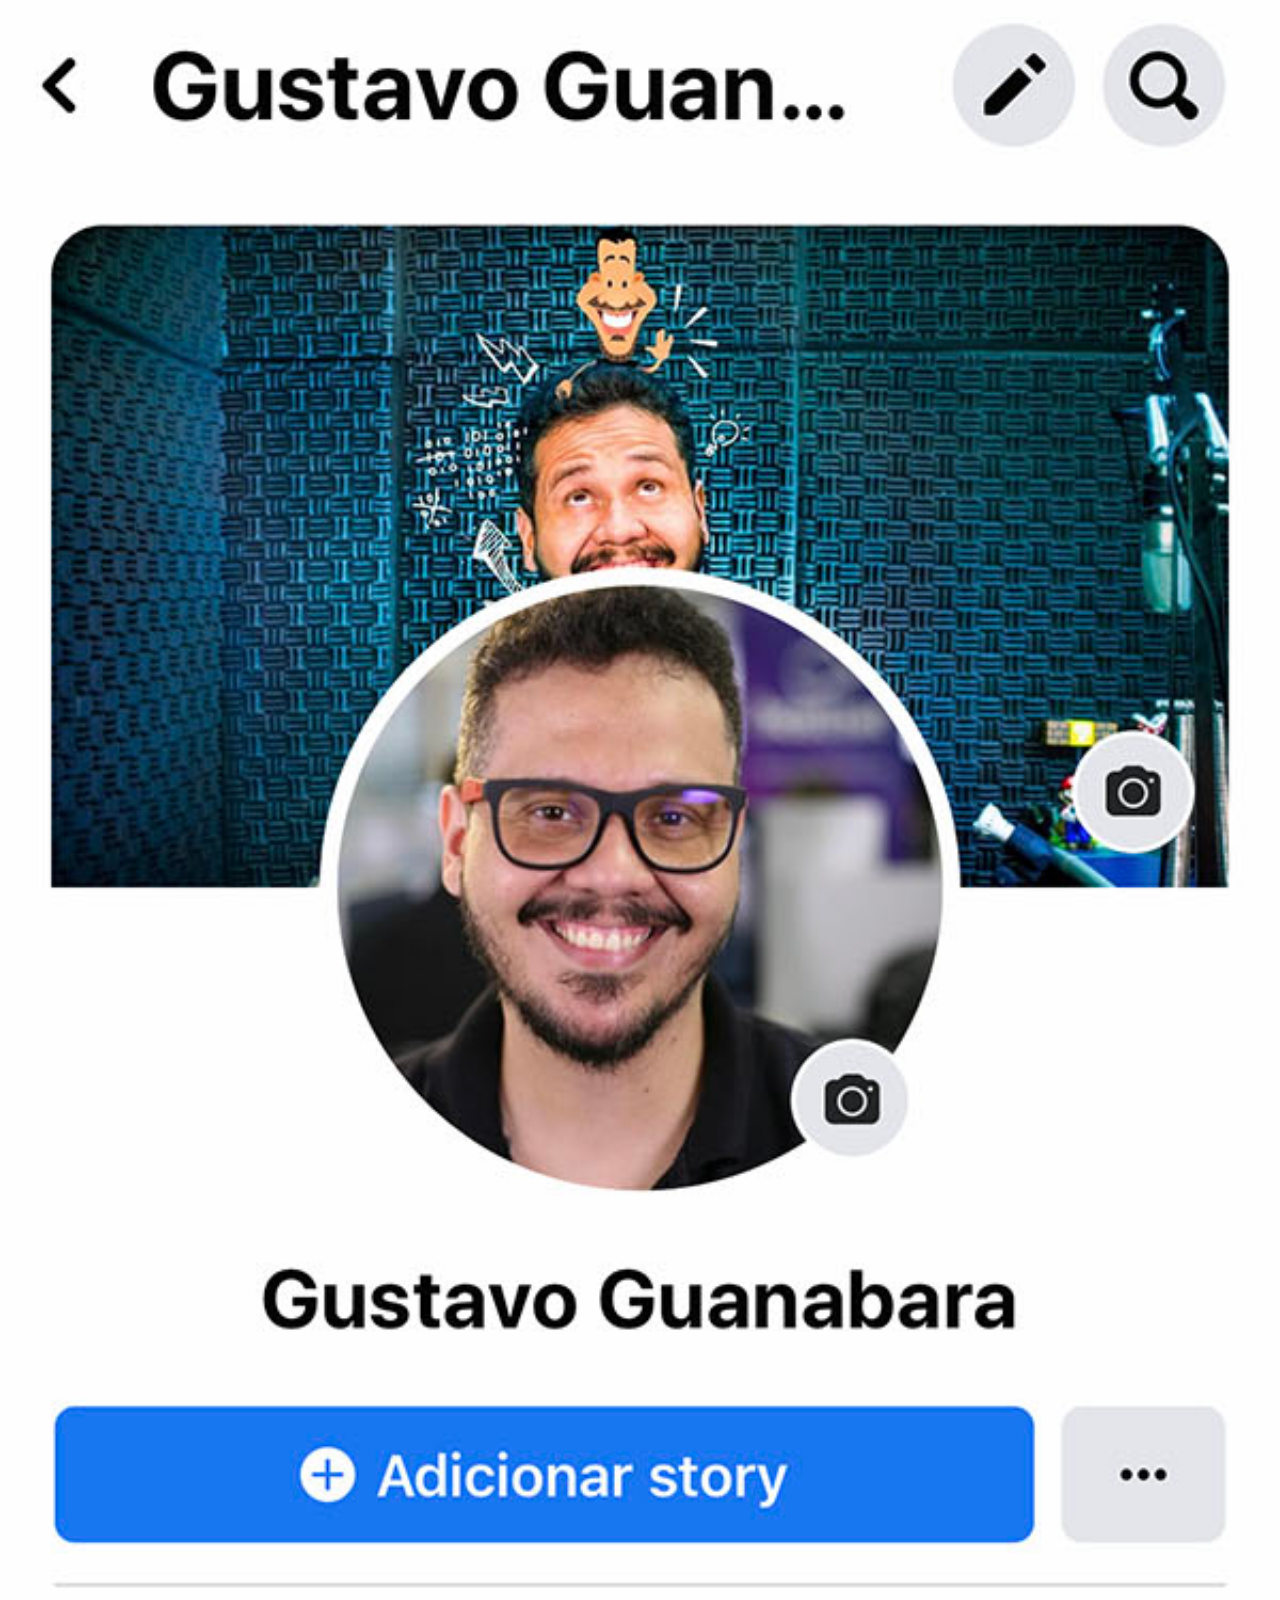
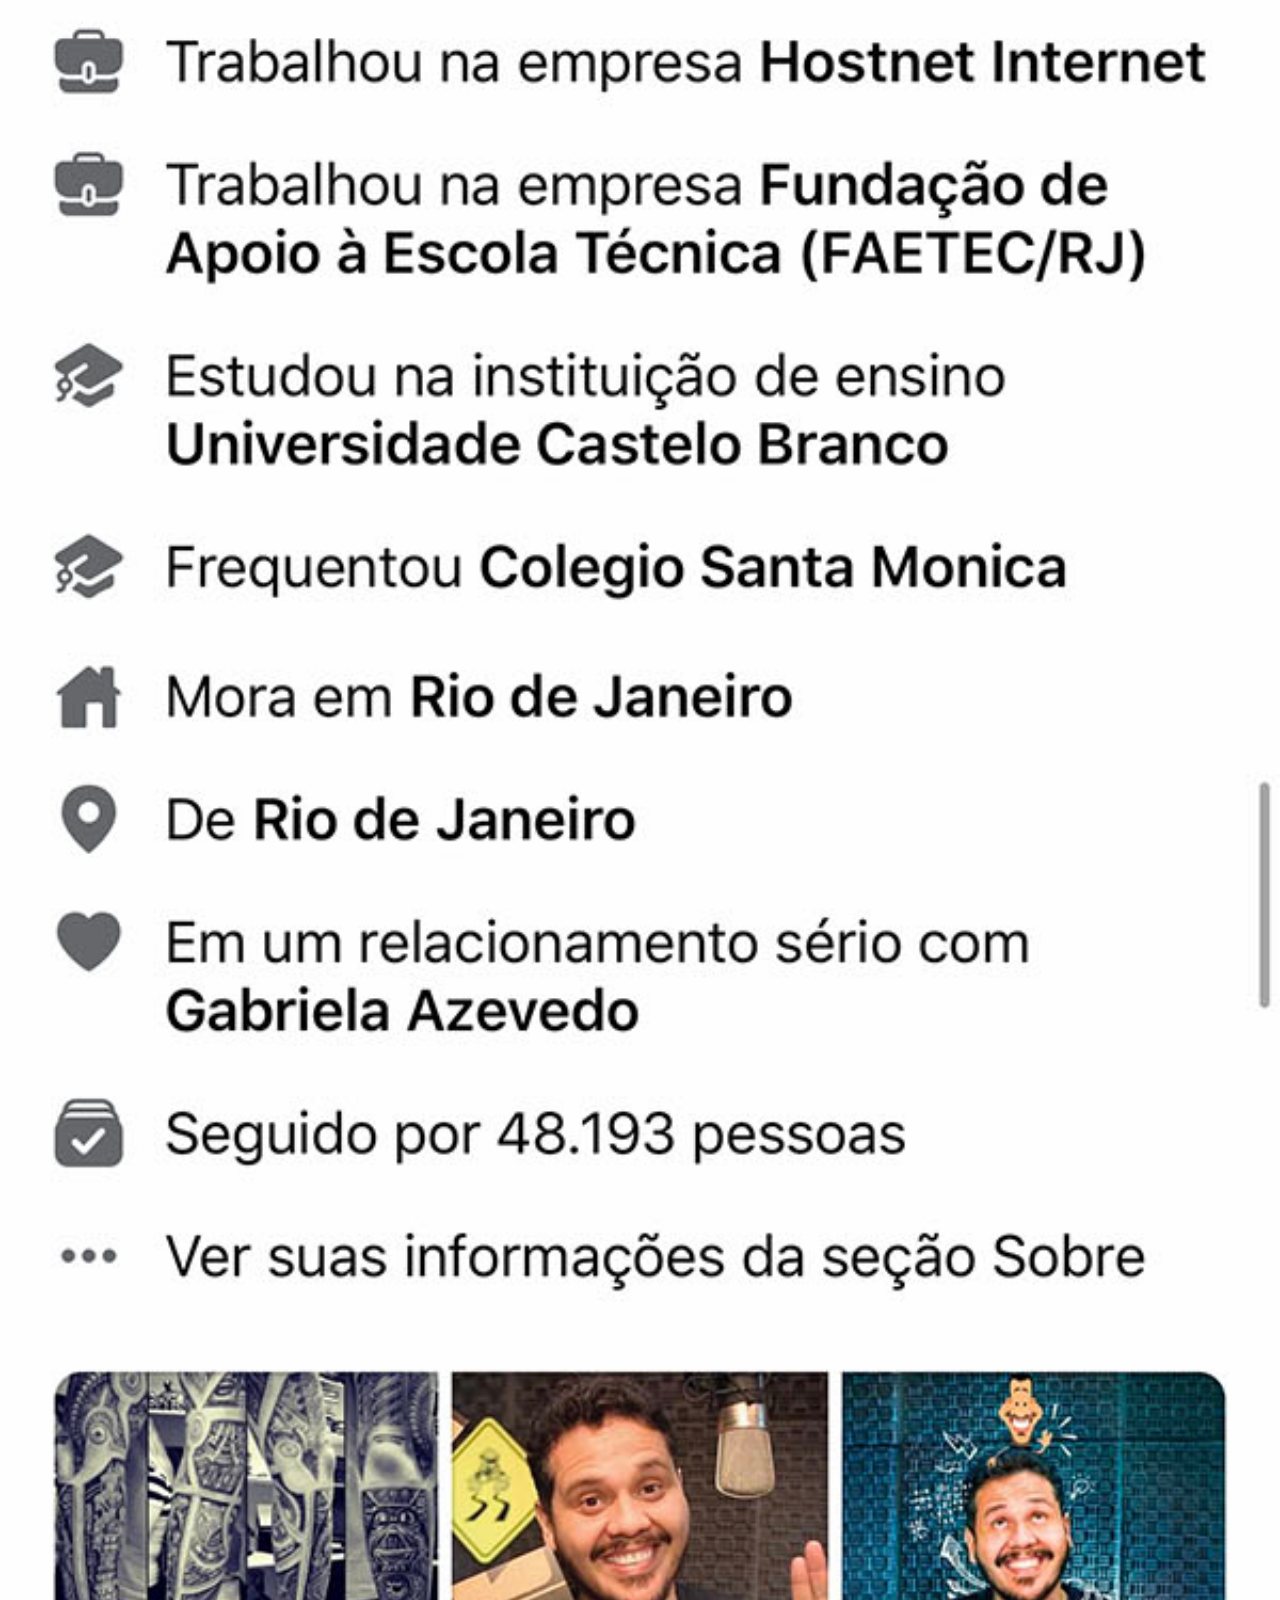
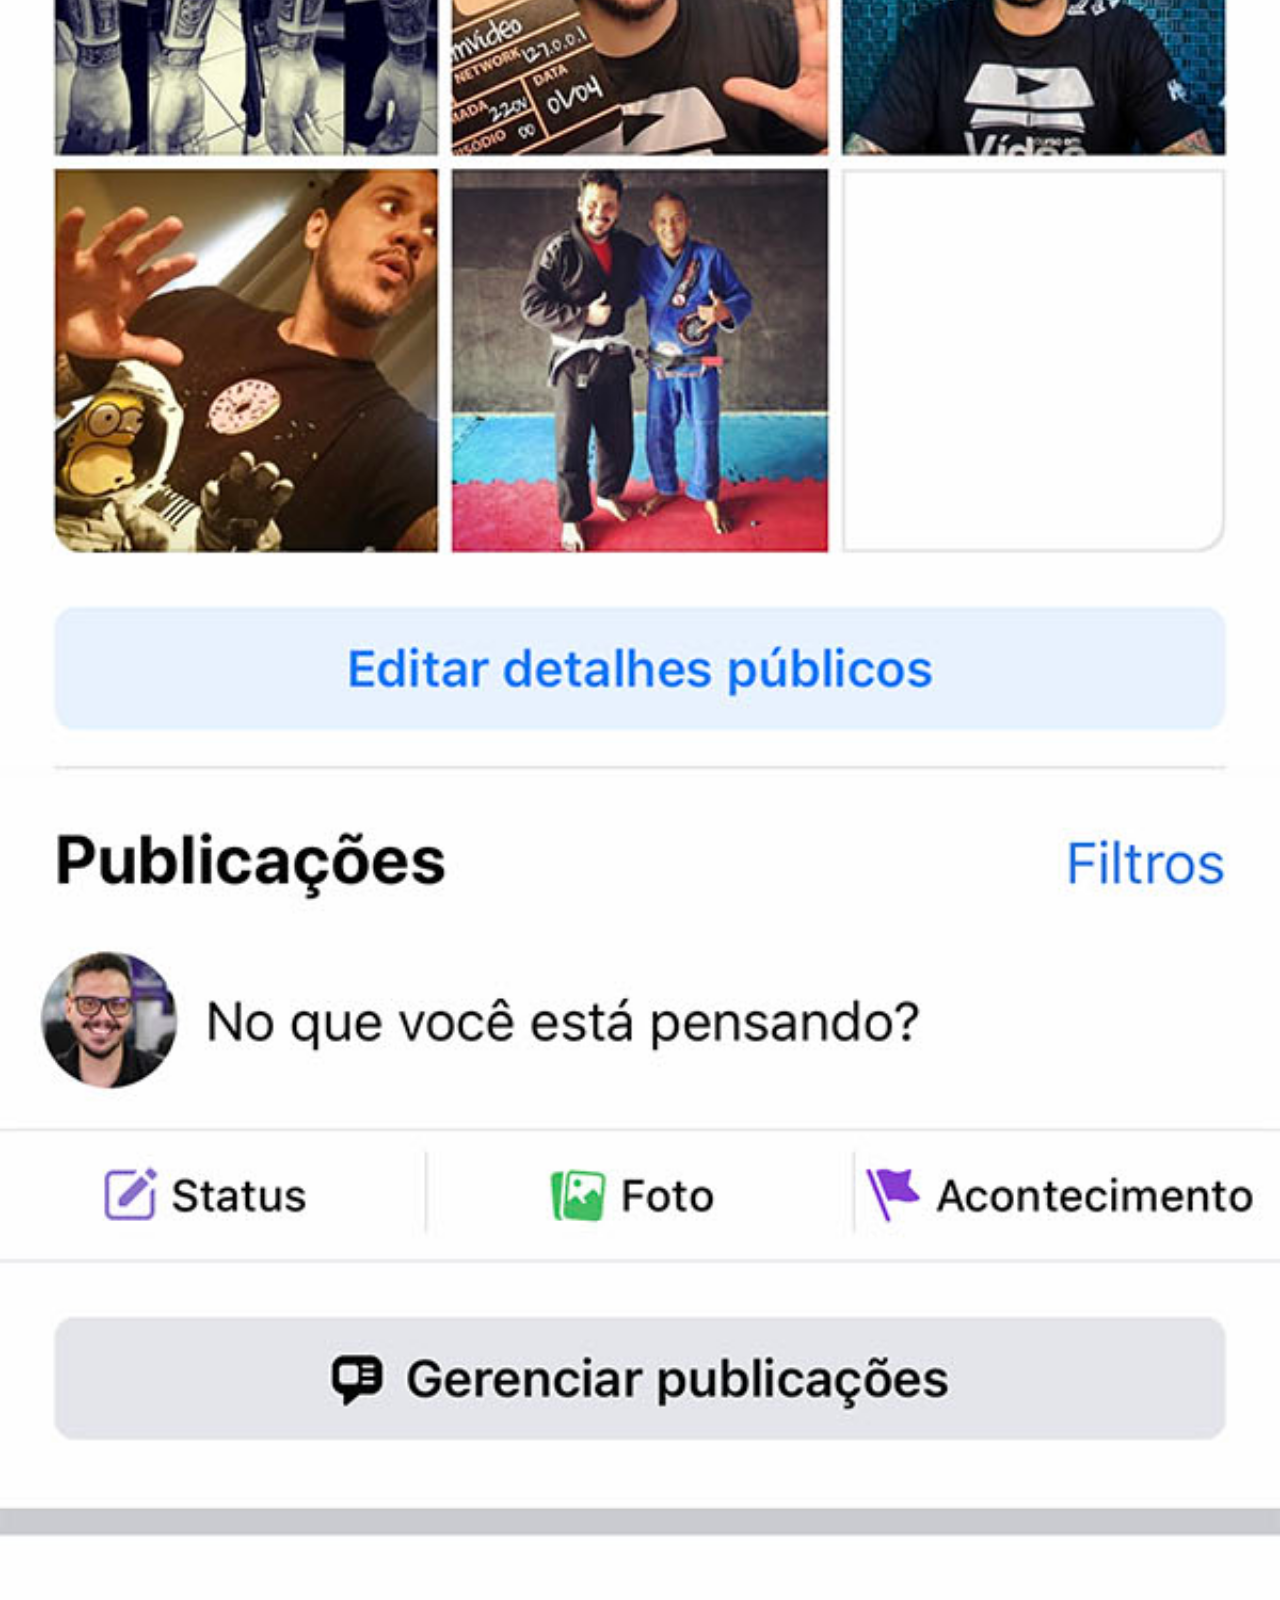
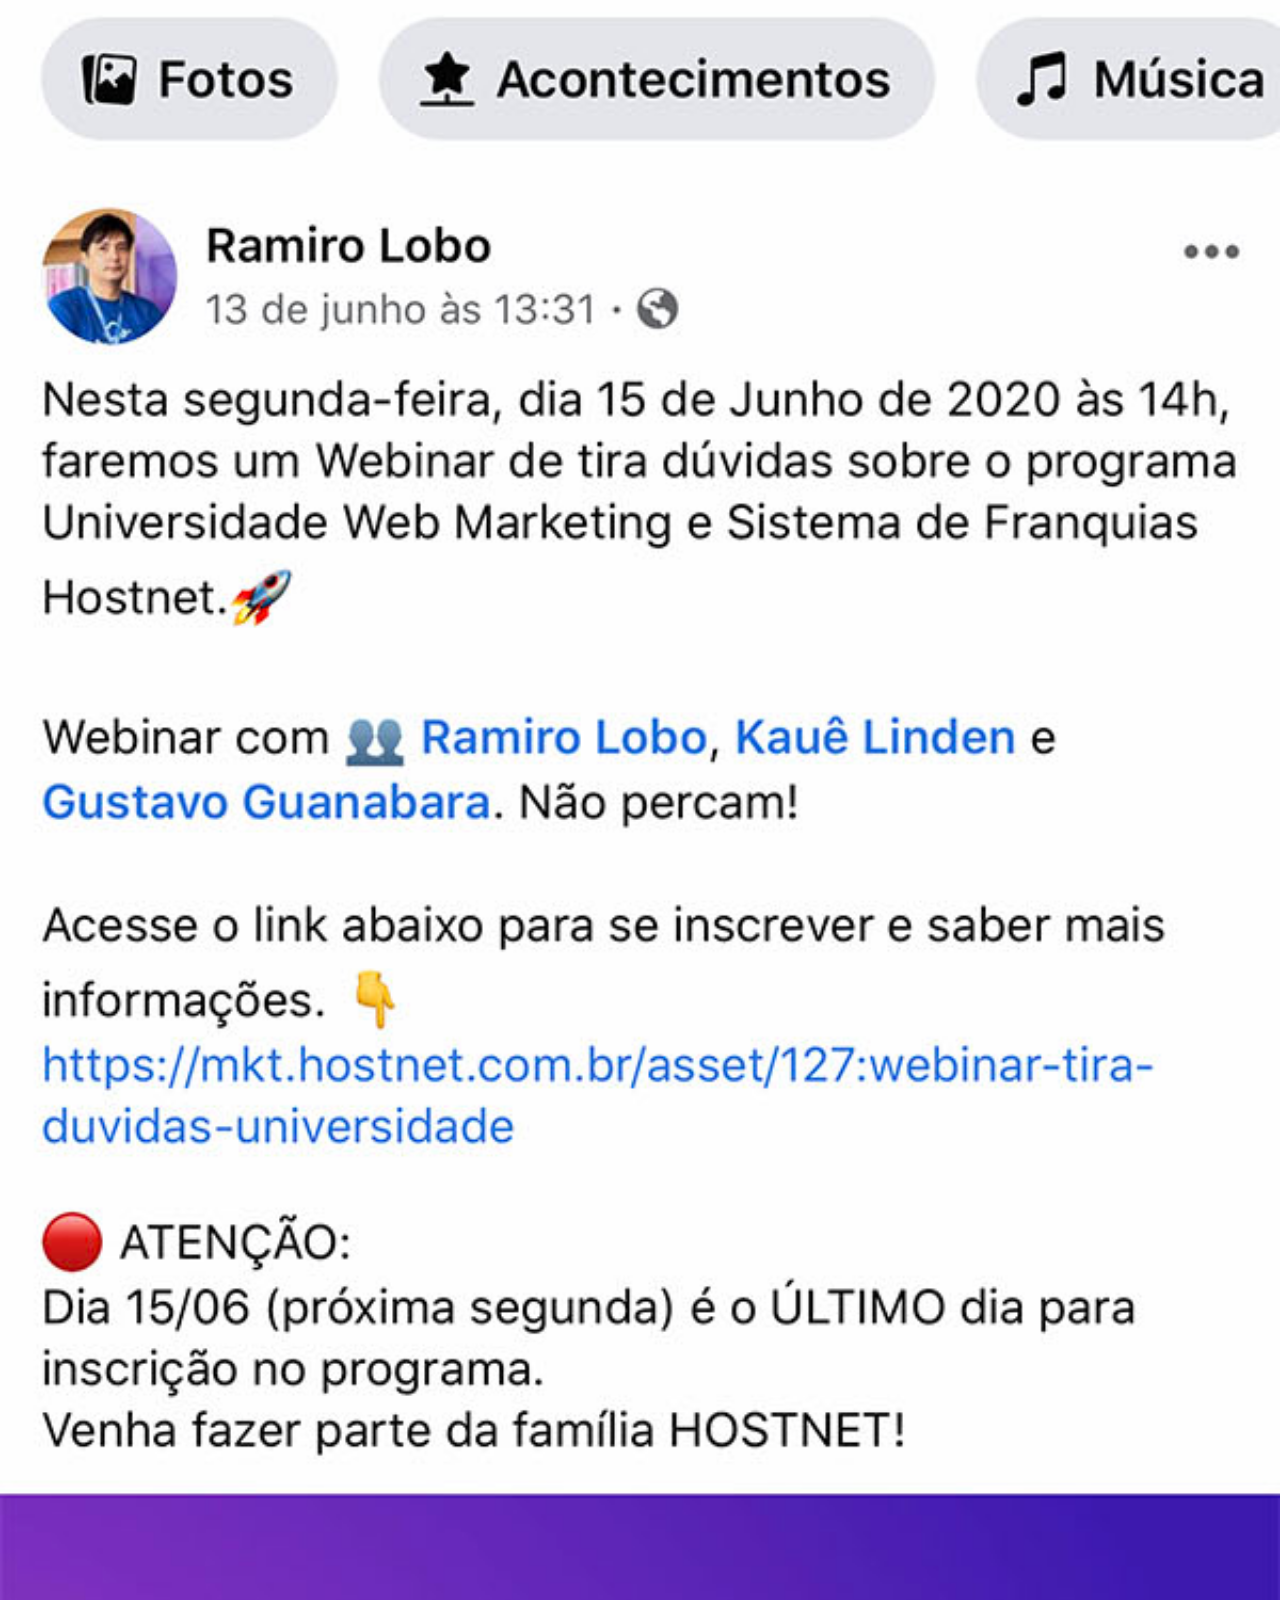
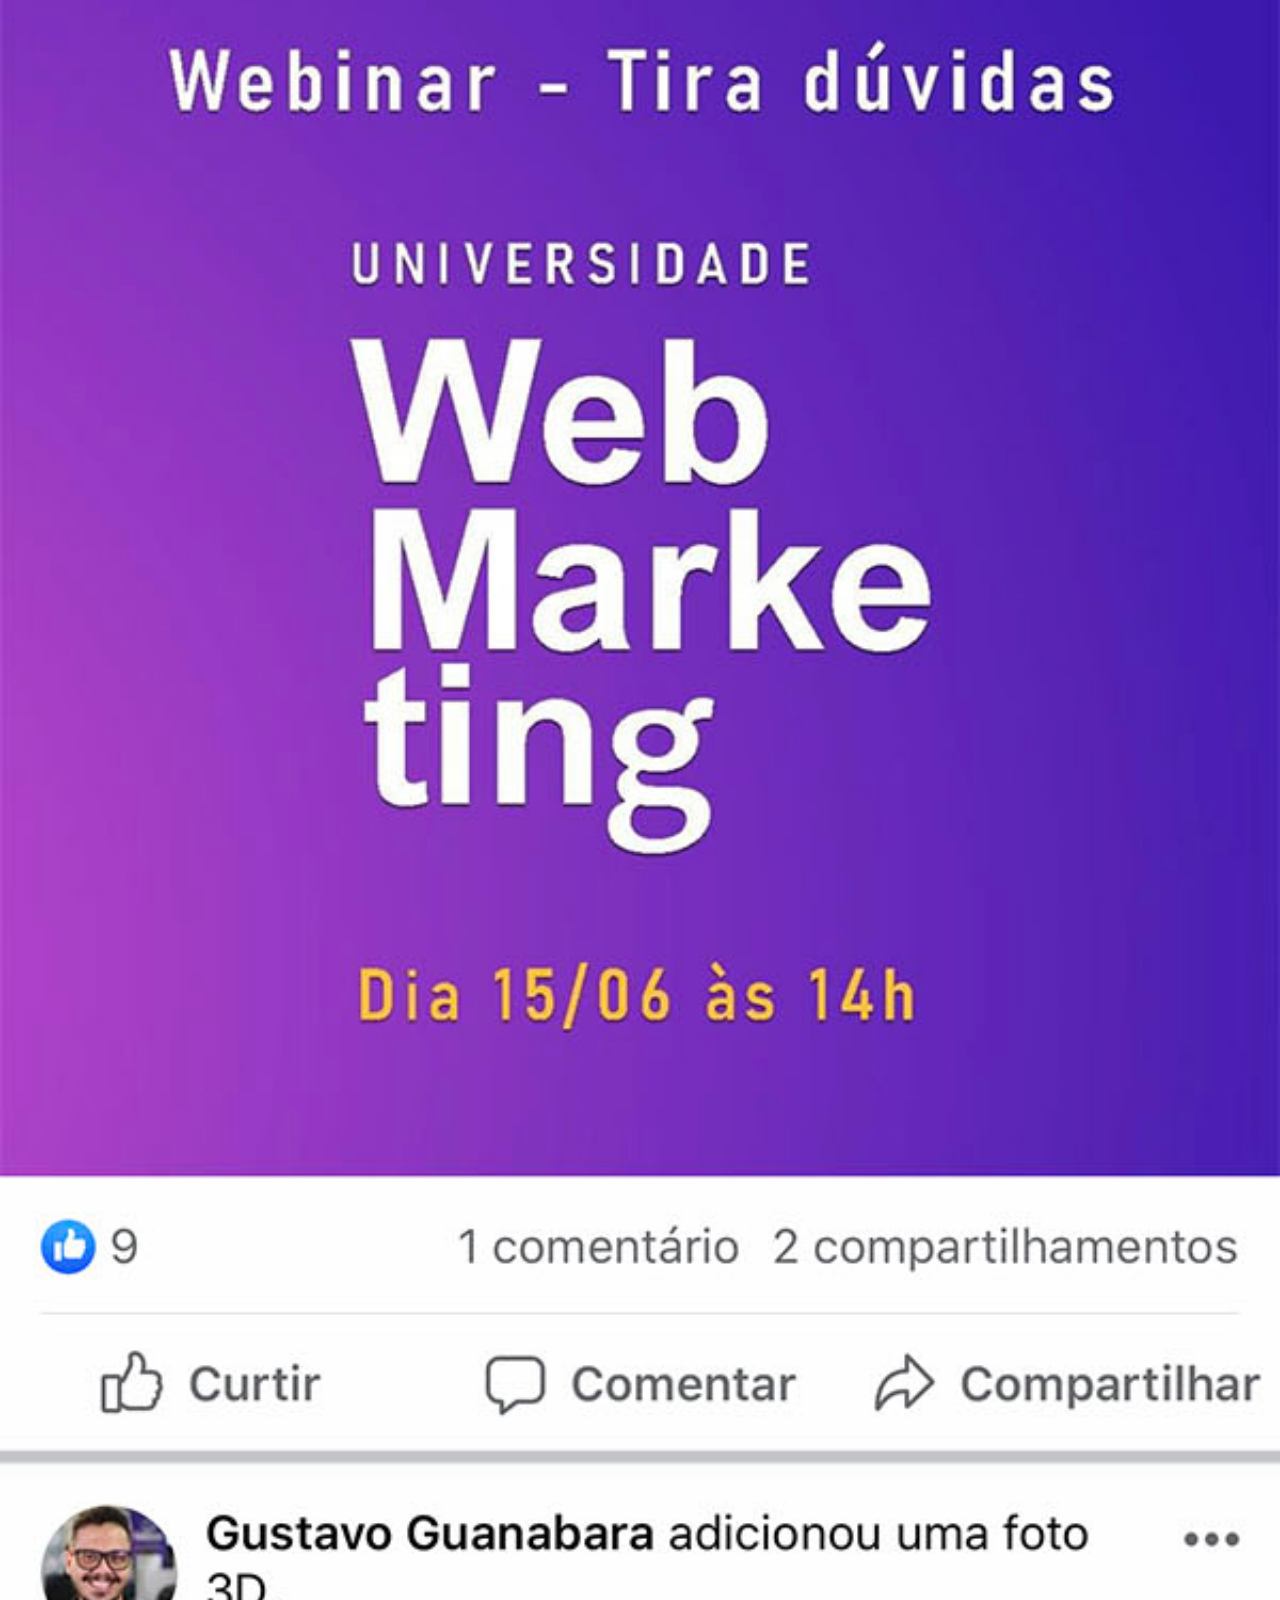
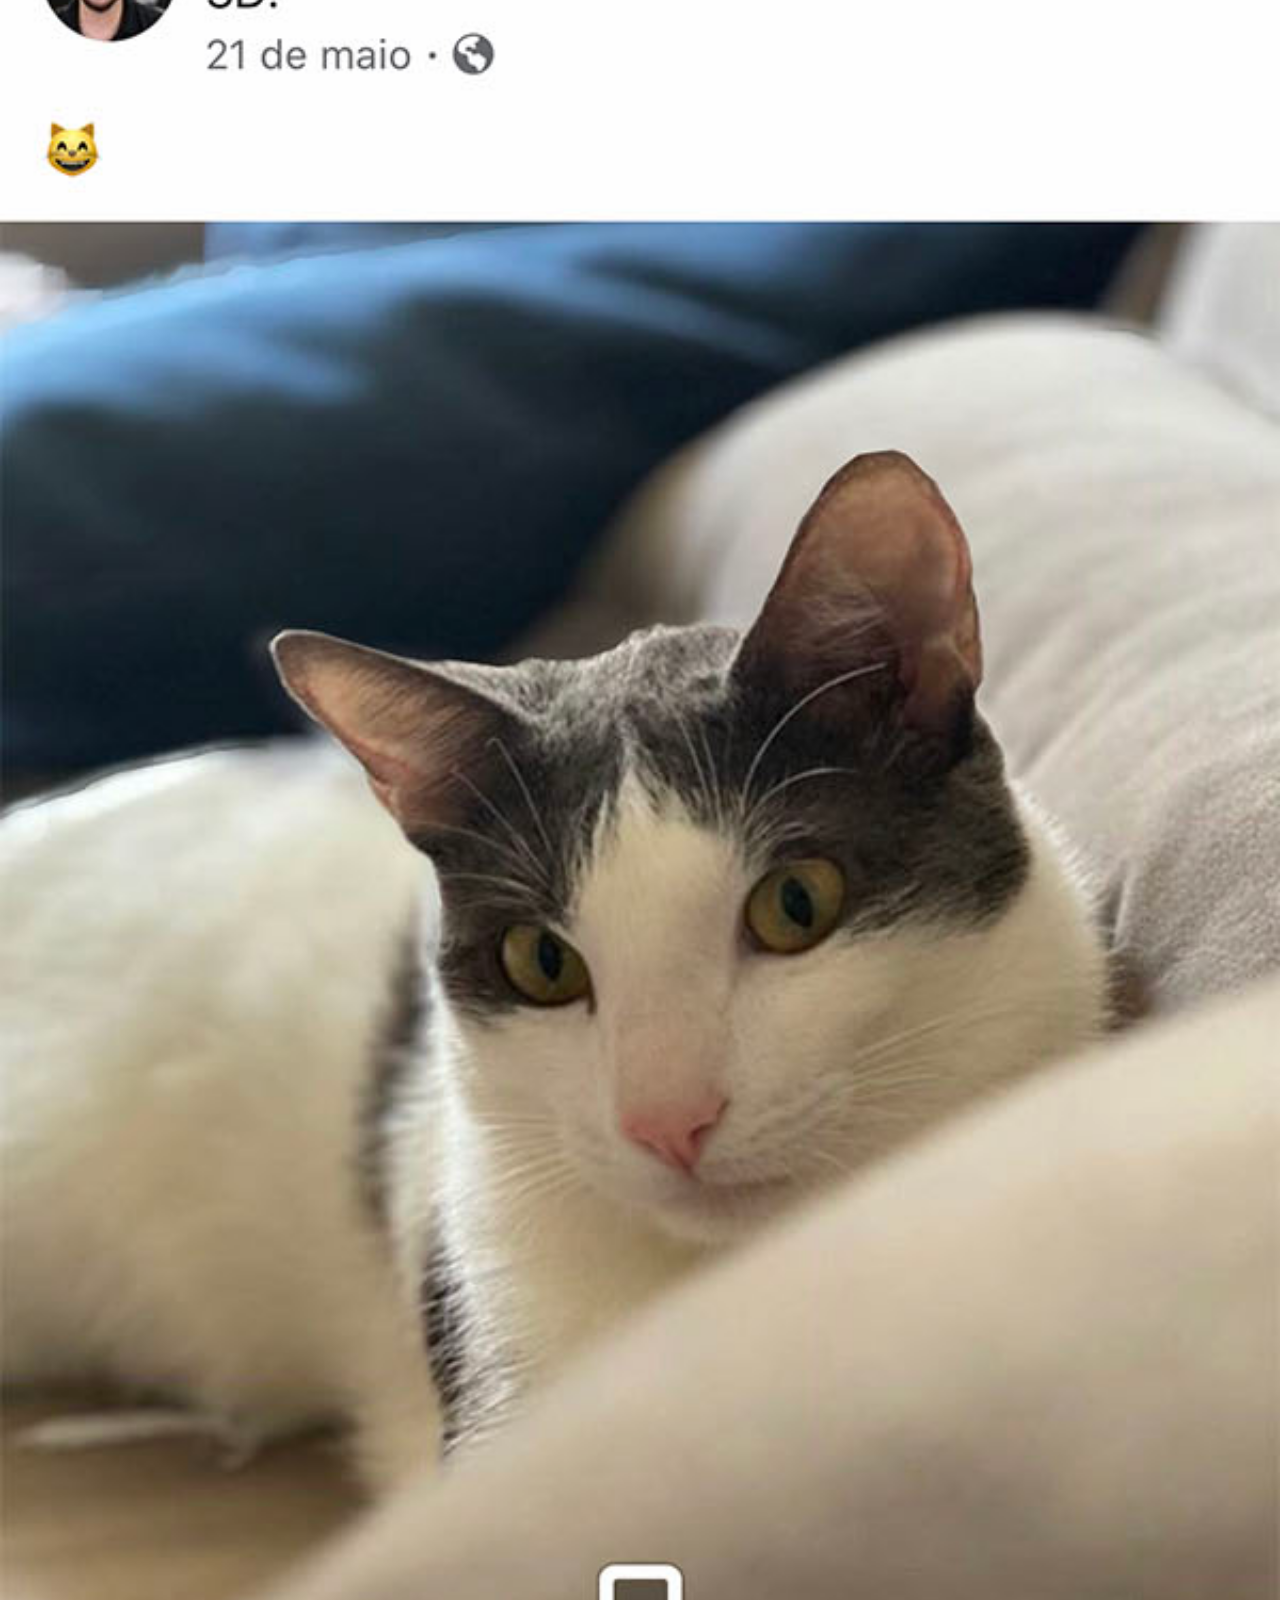
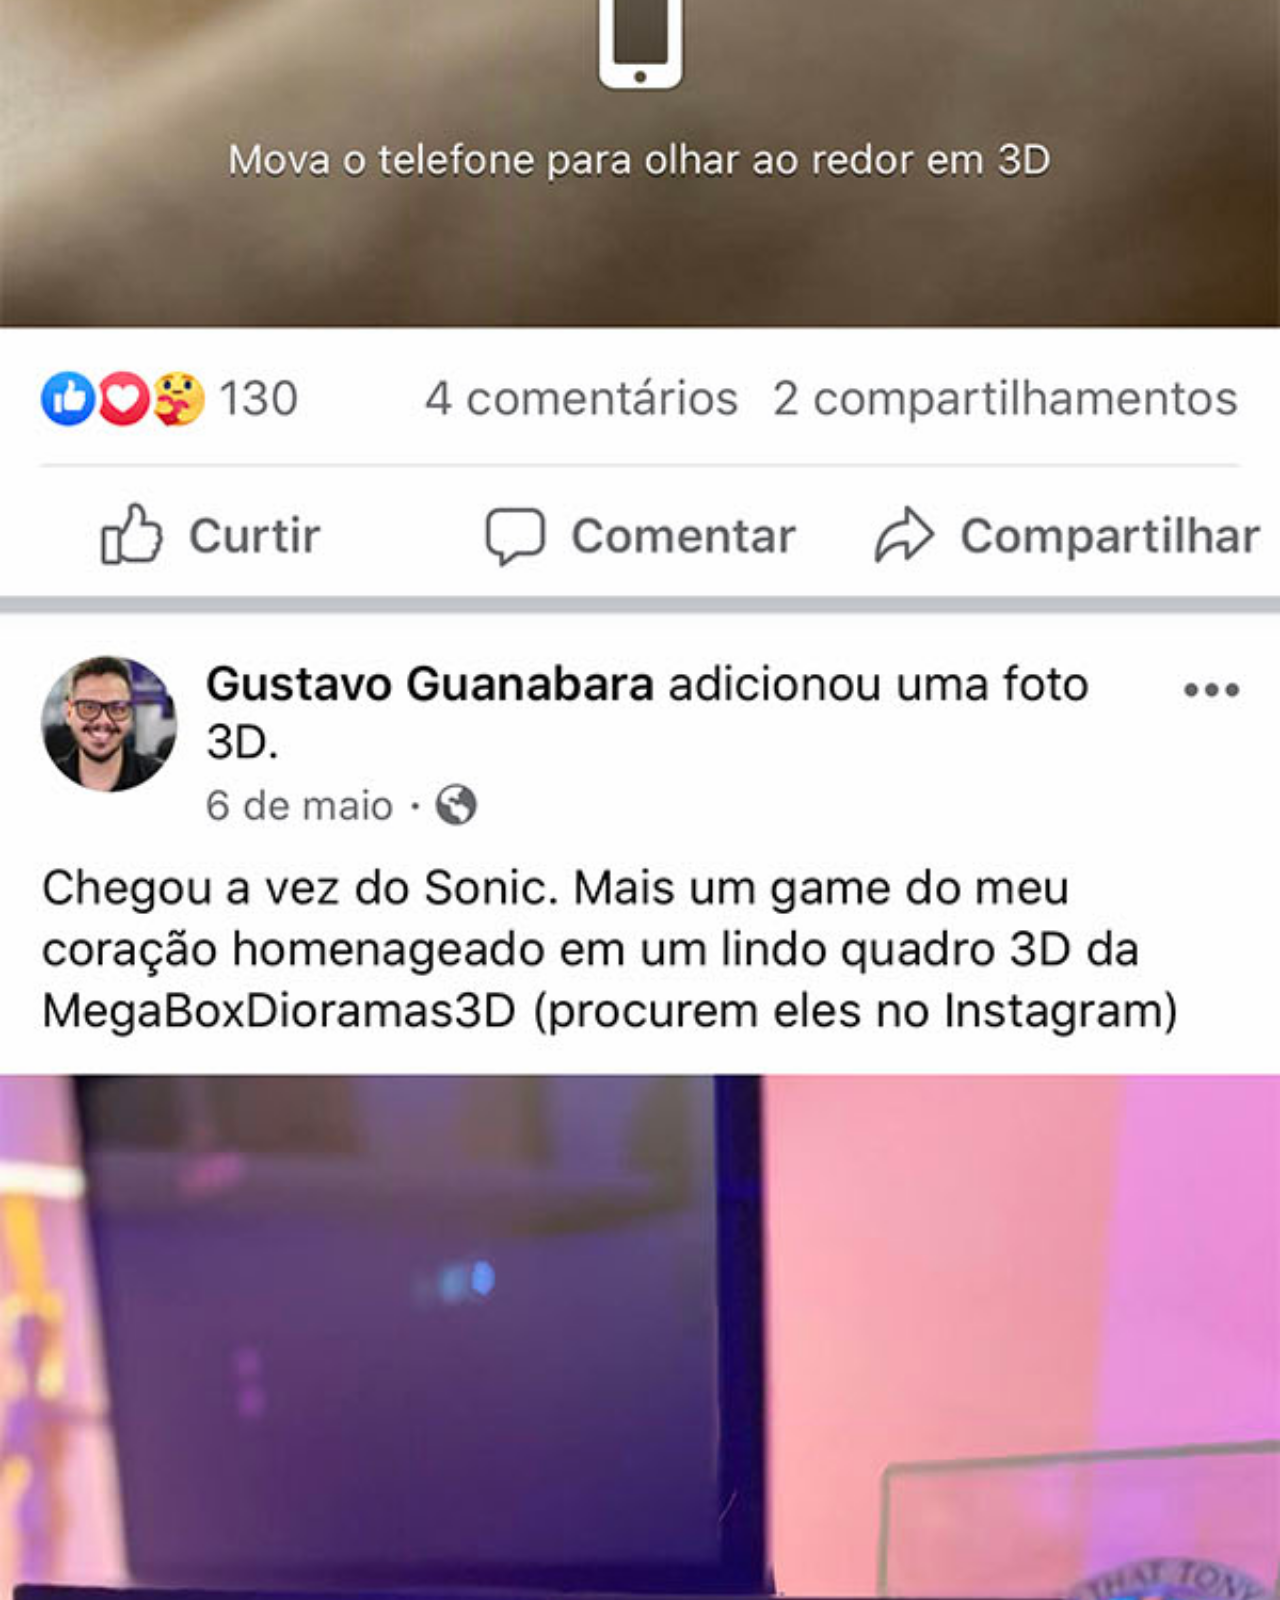
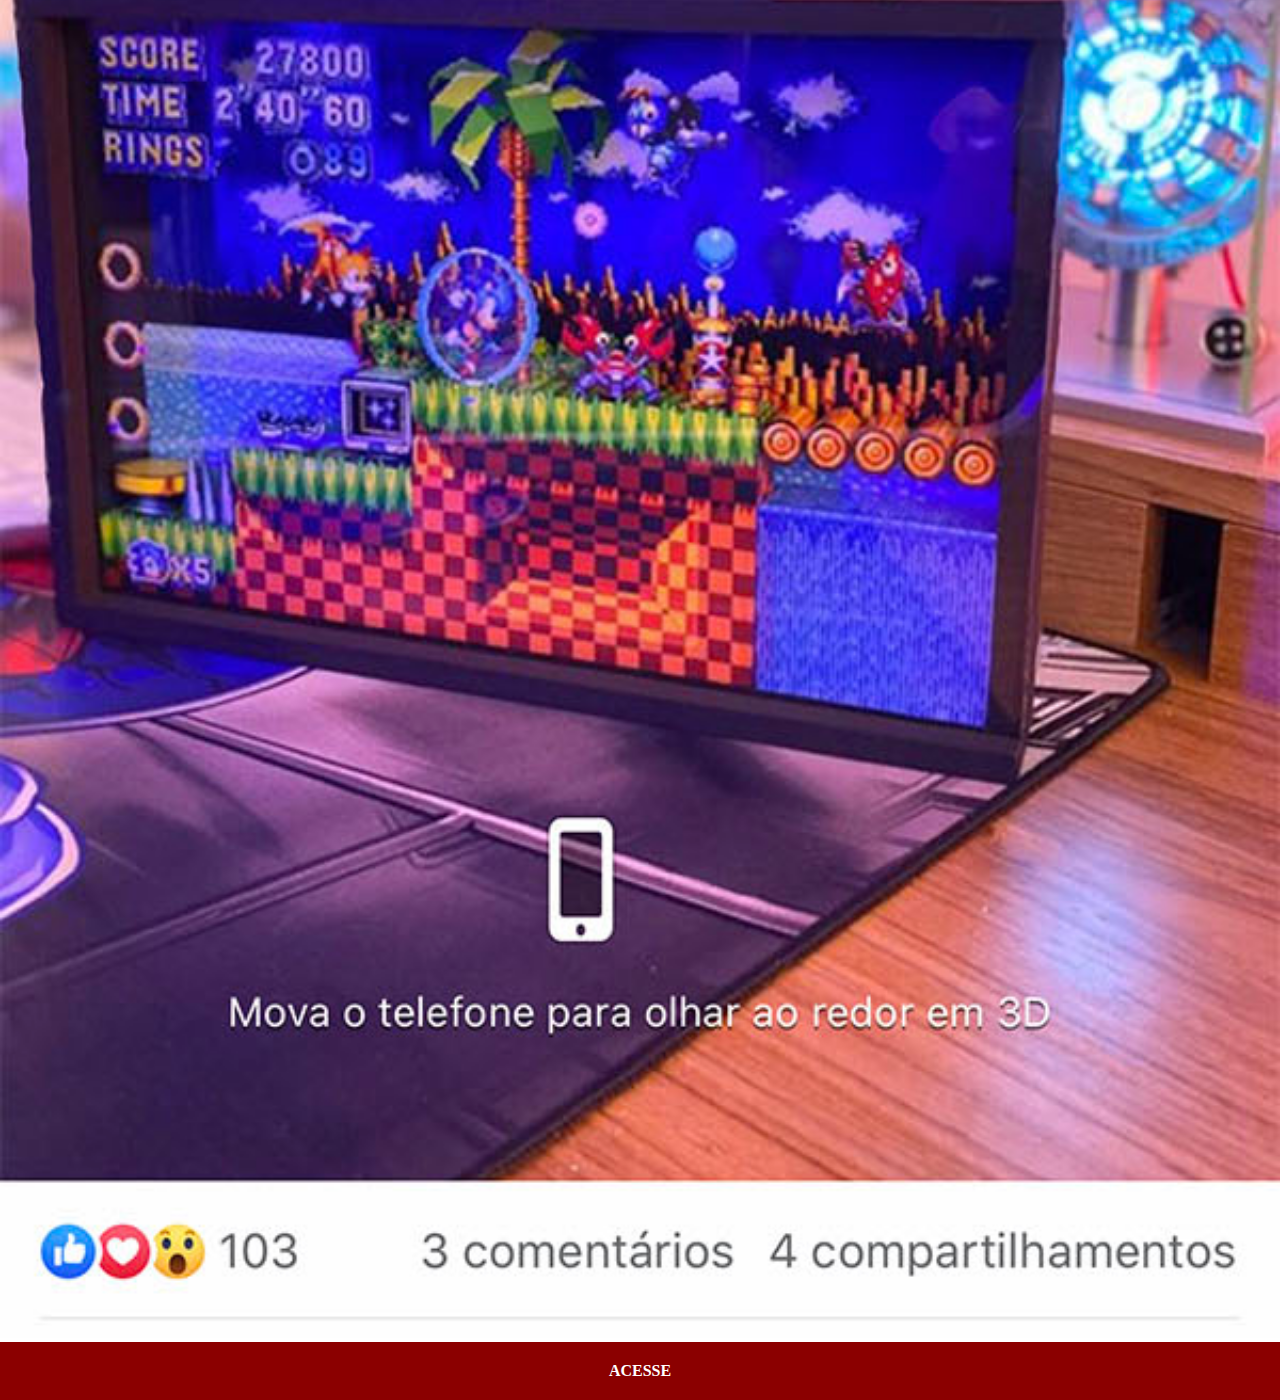
==== facebook.html @ 9bd2f722 "Páginas redes sociais" ====
<!DOCTYPE html>
<html lang="pt-br">
<head>
    <meta charset="UTF-8">
    <meta http-equiv="X-UA-Compatible" content="IE=edge">
    <meta name="viewport" content="width=device-width, initial-scale=1.0">
    <title>Facebook</title>
    <link rel="stylesheet" href="estilos/social.css">
</head>
<body>
    <img src="pacote-d013/imagens/tela-facebook.jpg" alt="Facebook">
    <a href="https://pt-br.facebook.com/gustavoguanabara/" target="_blank">ACESSE</a>
</body>
</html>
---- estilos/social.css ----
@charset "UTF-8";

* {
    margin: 0px;
    padding: 0px;
}

a {
    display: block;
    background-color: darkred;
    color: white;
    padding: 20px;
    font-weight: bolder;
    text-align: center;
    text-decoration: none;
}

a:hover {
    background-color: red;
}

::-webkit-scrollbar {
    width: 0px;
    height: 0px;
}

img {
    width: 100vw;
}
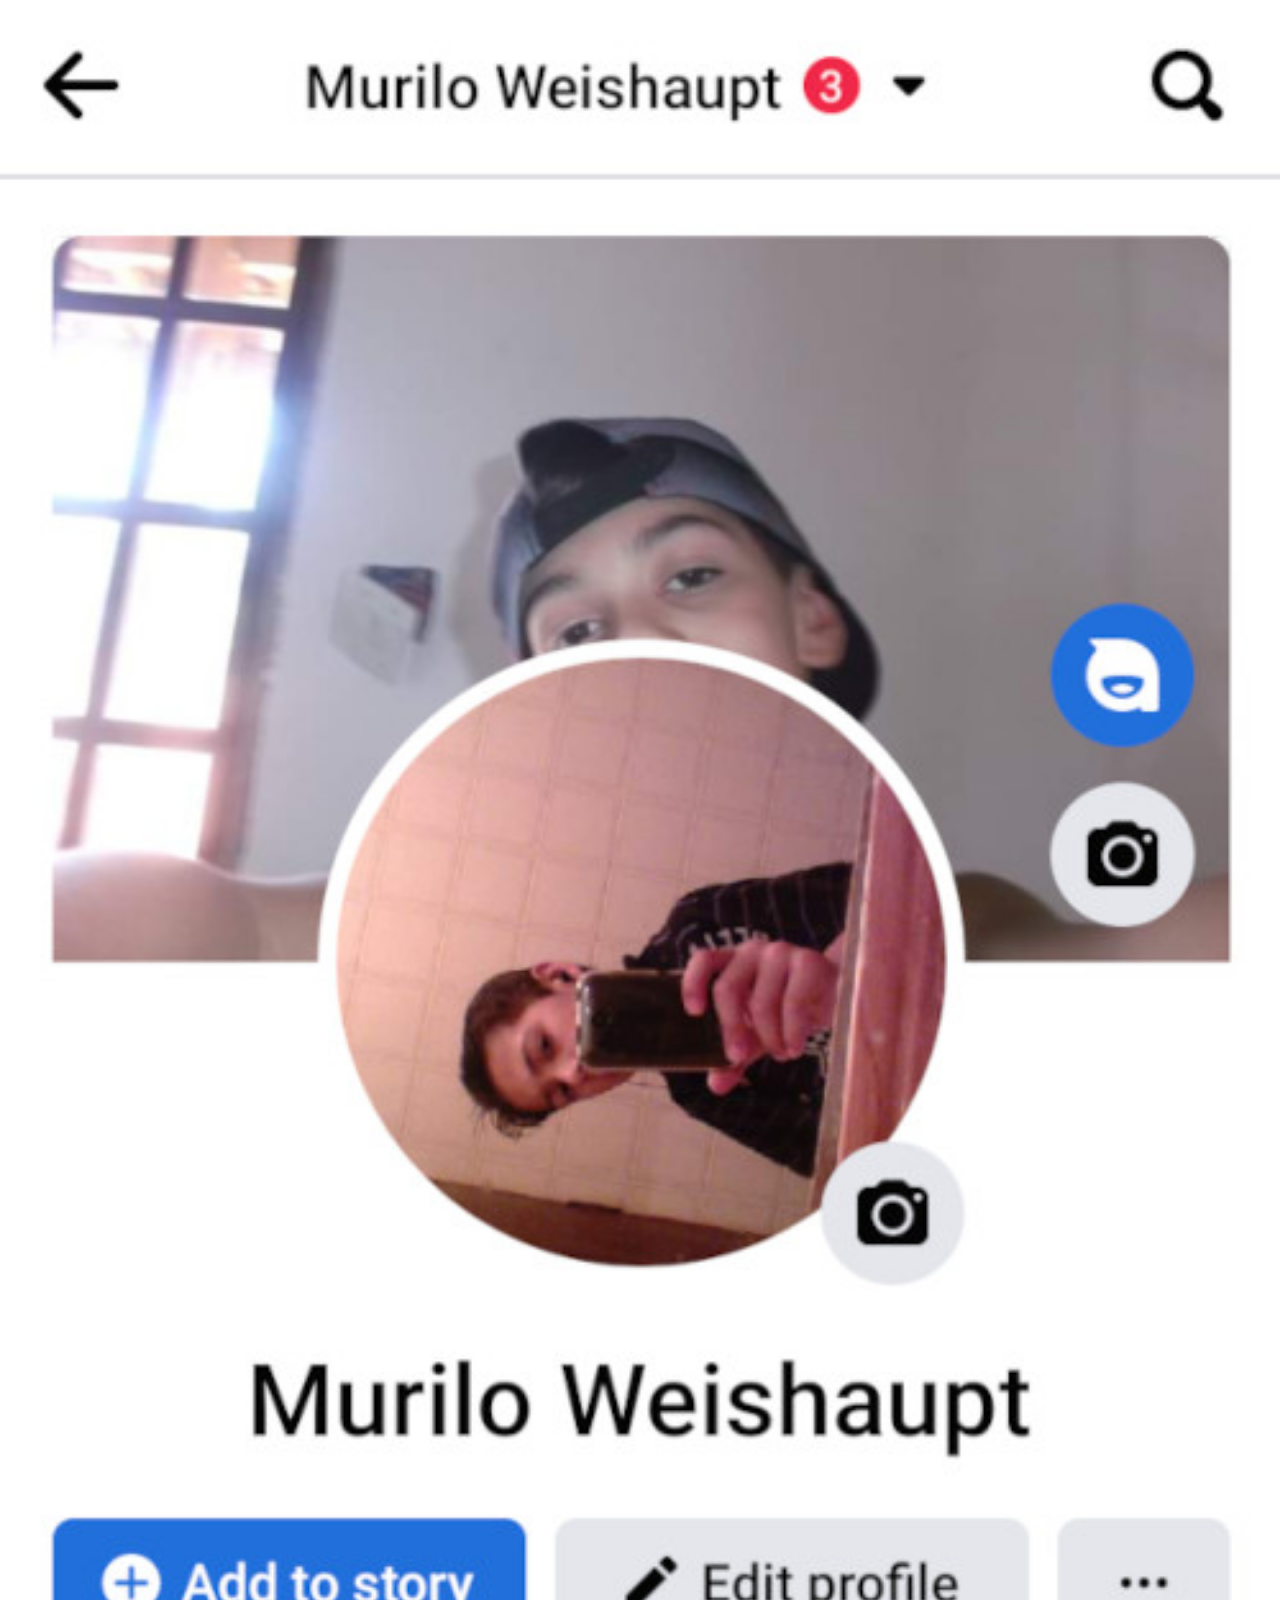
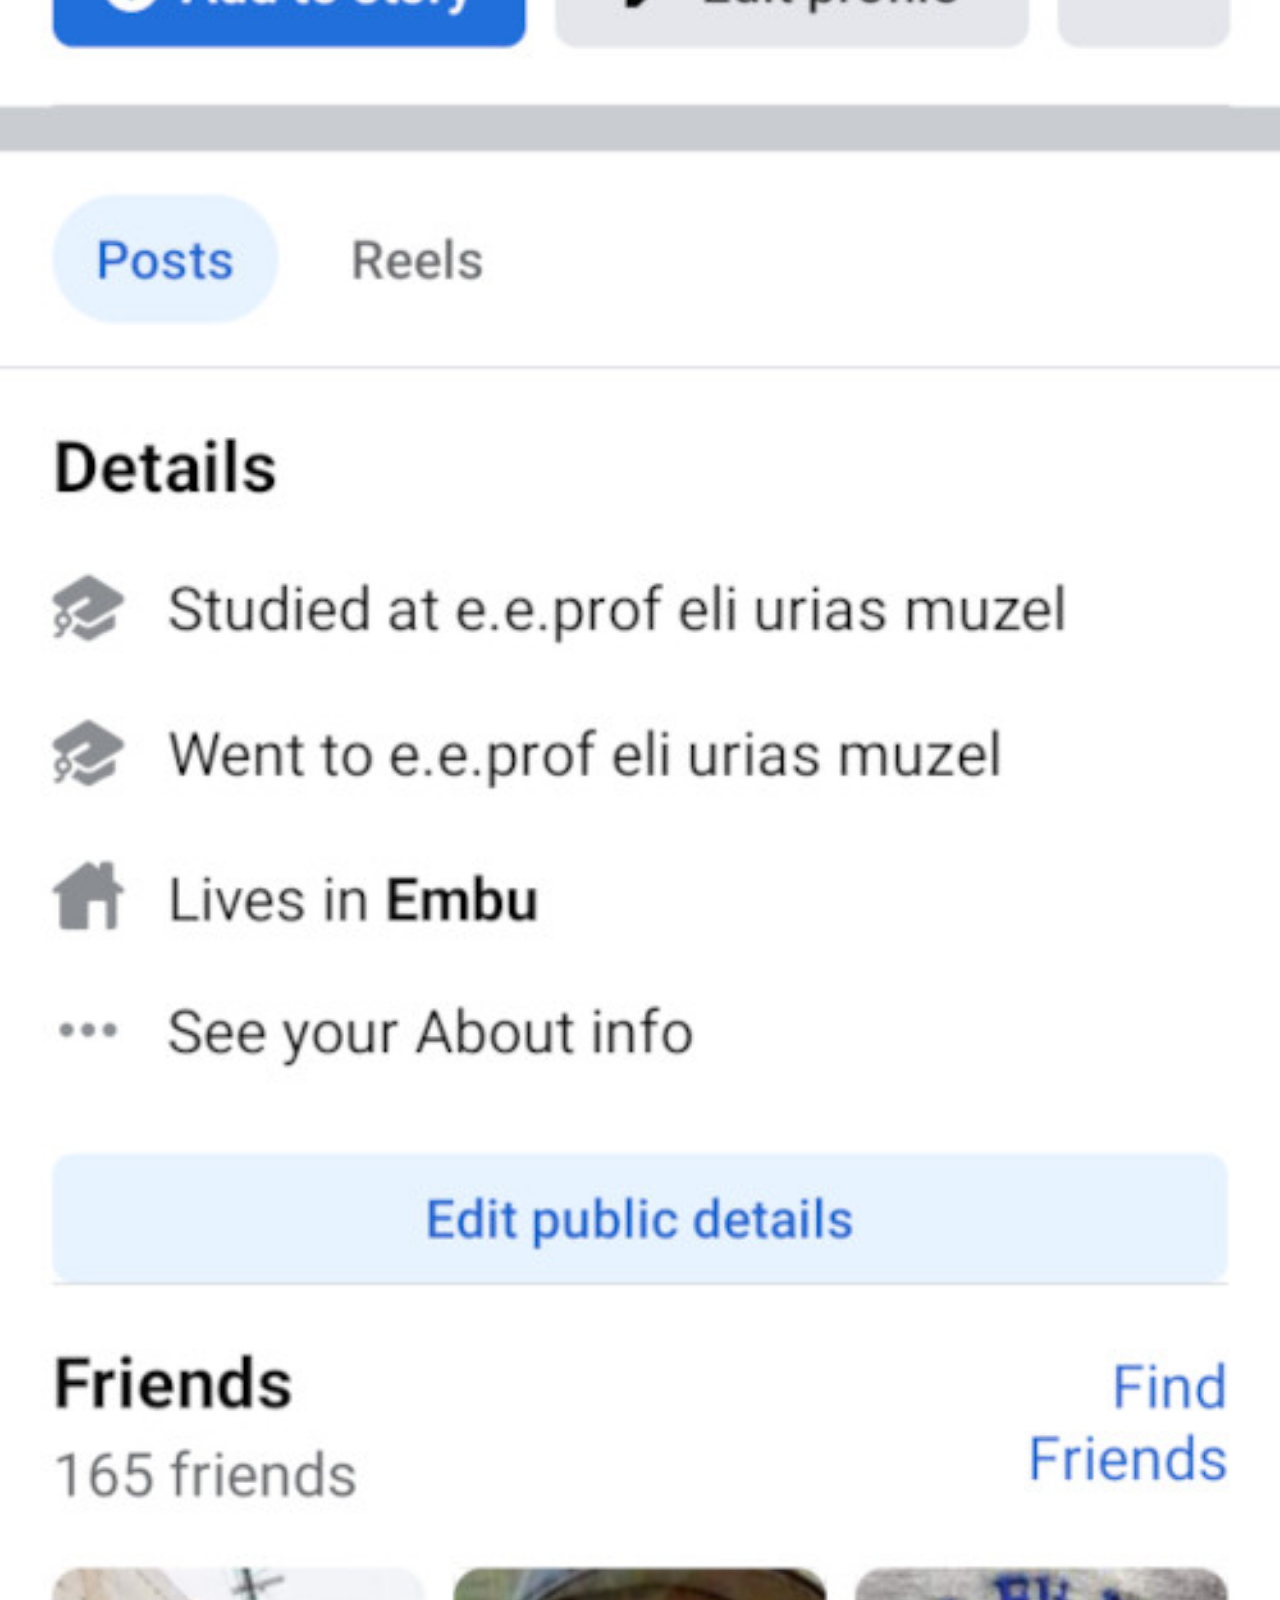
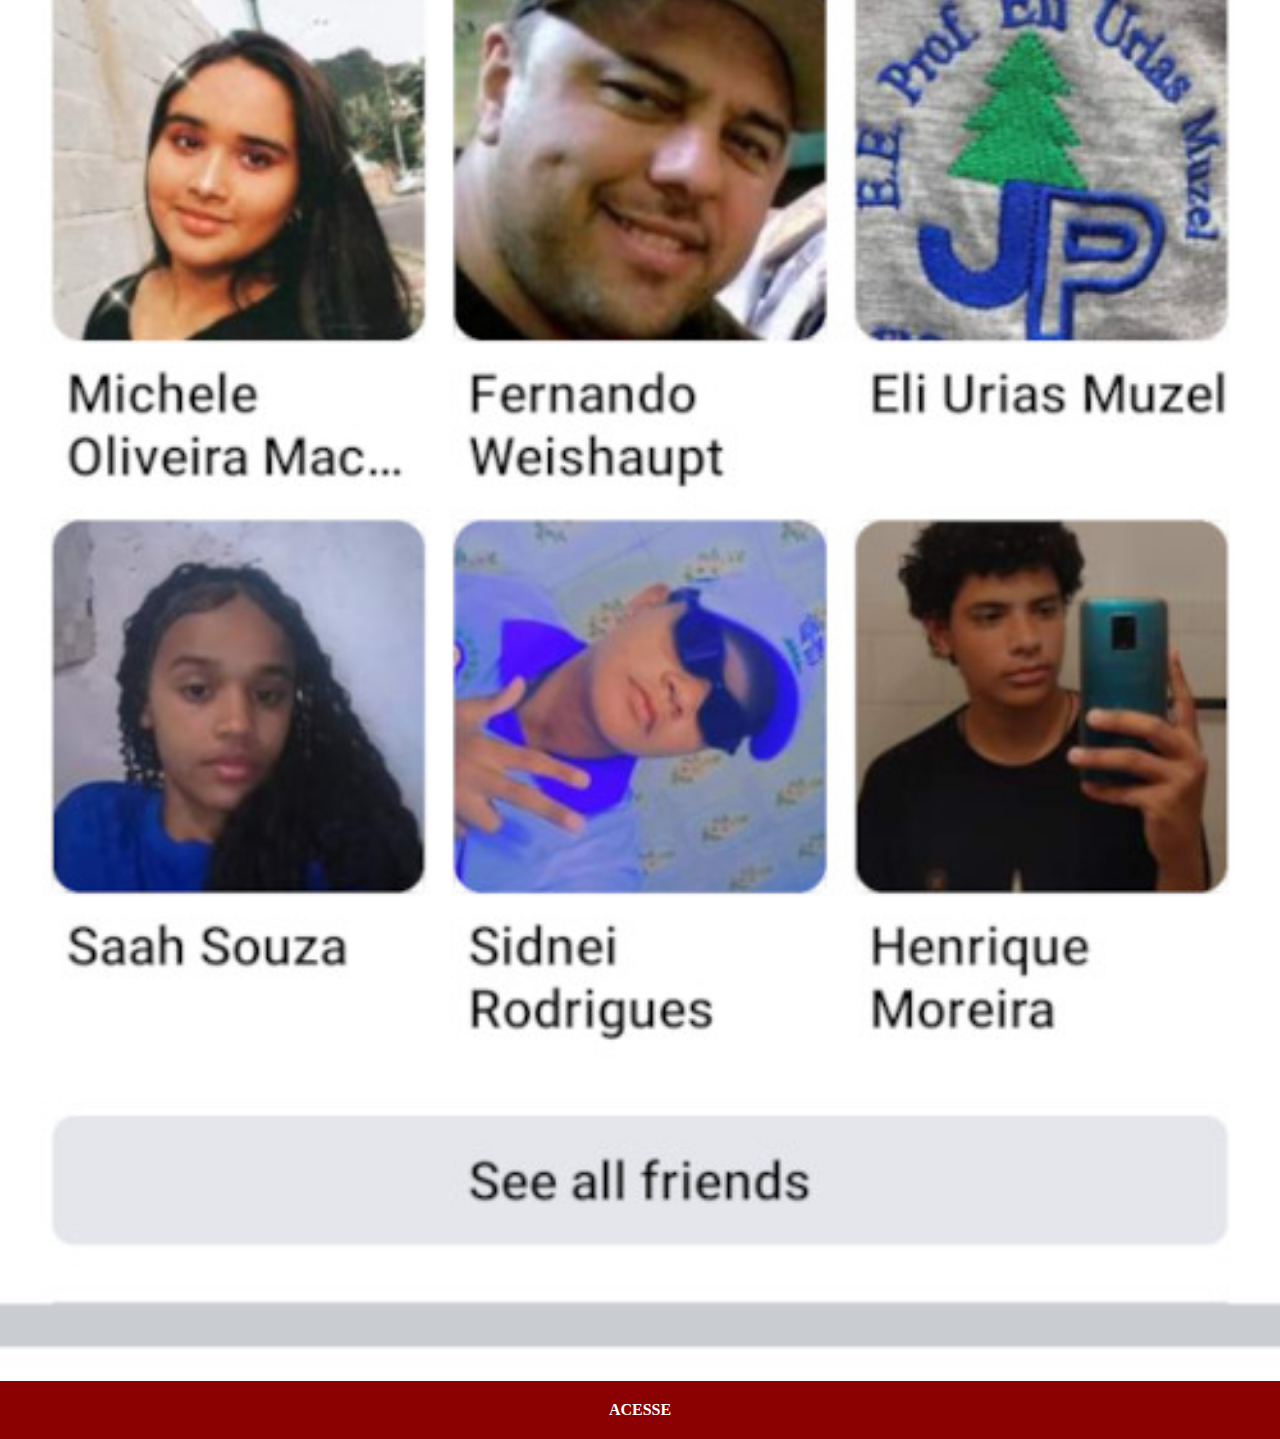
==== commit d91cb4b2: "páginas redes sociais" ====
--- a/facebook.html
+++ b/facebook.html
@@ -8,7 +8,7 @@
     <link rel="stylesheet" href="estilos/social.css">
 </head>
 <body>
-    <img src="pacote-d013/imagens/tela-facebook.jpg" alt="Facebook">
-    <a href="https://pt-br.facebook.com/gustavoguanabara/" target="_blank">ACESSE</a>
+    <img src="pacote-d013/imagens/meu-facebook.jpg" alt="Facebook">
+    <a href="https://www.facebook.com/murilo.weishaupt/" target="_blank">ACESSE</a>
 </body>
 </html>